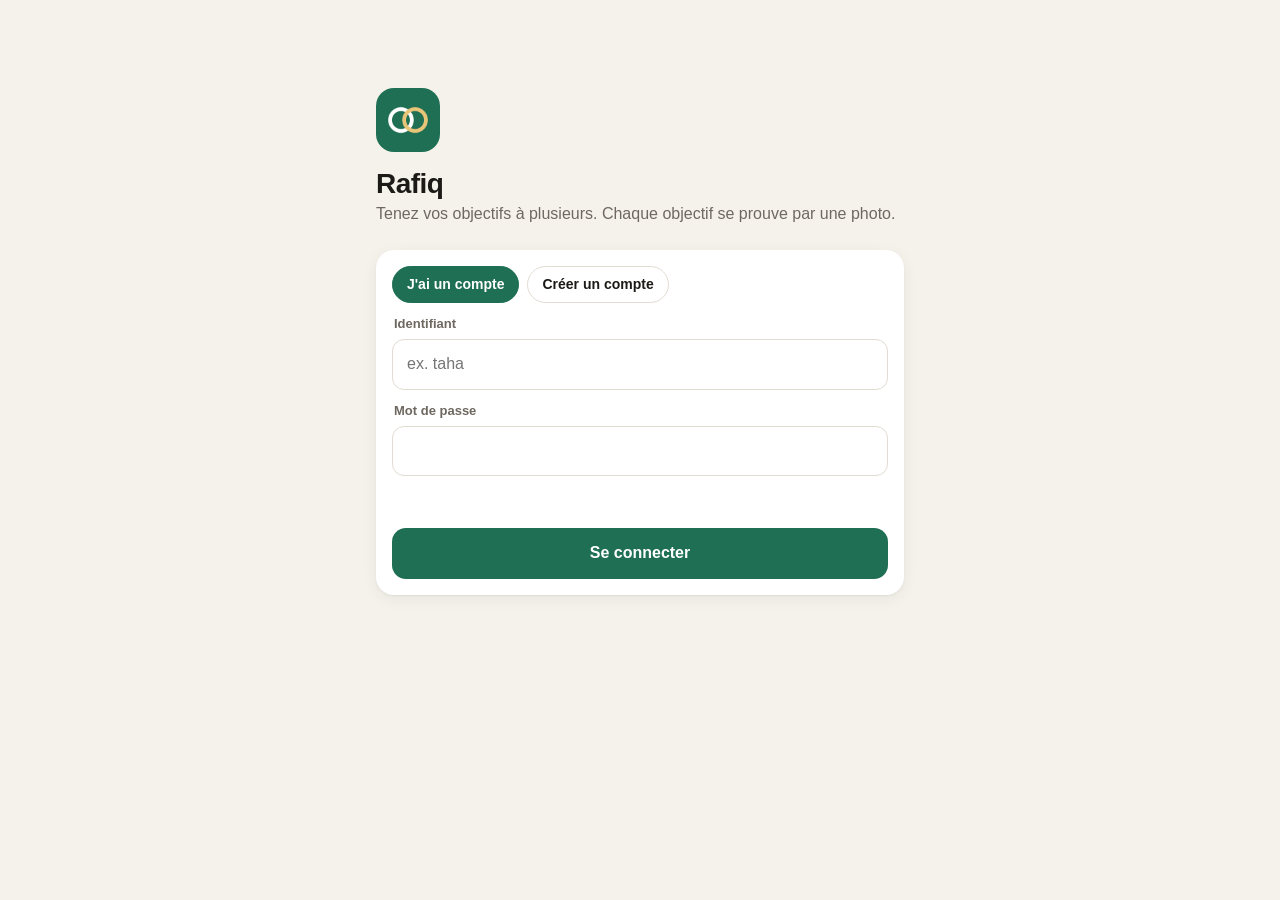
==== app/index.html @ 8603acce "Preuves : galerie par jour, grille par personne, visionneuse plein écran Co-Authored-By: Claude Opus" ====
<!doctype html>
<html lang="fr">
<head>
  <meta charset="utf-8">
  <meta name="viewport" content="width=device-width, initial-scale=1, viewport-fit=cover">
  <title>Rafiq</title>
  <meta name="description" content="Tenir ses objectifs à plusieurs, avec des preuves.">
  <meta name="theme-color" content="#1F6F54">
  <meta name="apple-mobile-web-app-capable" content="yes">
  <meta name="mobile-web-app-capable" content="yes">
  <meta name="apple-mobile-web-app-status-bar-style" content="default">
  <meta name="apple-mobile-web-app-title" content="Rafiq">
  <link rel="apple-touch-icon" href="icones/apple-180.png">
  <link rel="icon" href="icones/192.png">
  <link rel="manifest" href="manifest.webmanifest">
  <link rel="stylesheet" href="style.css?v=2">
</head>
<body>
  <div id="app"></div>
  <div id="toast" role="status" aria-live="polite"></div>
  <script src="config.js?v=1"></script>
  <script src="vendor/supabase.js"></script>
  <script src="vendor/adhan.js"></script>
  <script src="app.js?v=2"></script>
</body>
</html>
---- app/style.css ----
:root {
  --fond: #F5F2EC;
  --carte: #FFFFFF;
  --carte-2: #EFEBE3;
  --encre: #1C1A17;
  --doux: #6E6860;
  --trait: #E2DDD3;
  --vert: #1F6F54;
  --vert-clair: #DDEEE6;
  --or: #B9862A;
  --or-clair: #F6EBD3;
  --rouge: #B4442E;
  --rouge-clair: #F7E1DB;
  --bleu: #2F6DB5;
  --bleu-clair: #DEE8F5;
  --prune: #8A4FA3;
  --prune-clair: #EEE3F3;
  --ombre: 0 1px 2px rgba(28, 26, 23, .06), 0 4px 16px rgba(28, 26, 23, .06);
  --r: 18px;
  --haut: env(safe-area-inset-top, 0px);
  --bas: env(safe-area-inset-bottom, 0px);
  color-scheme: light;
}
@media (prefers-color-scheme: dark) {
  :root {
    --fond: #121311; --carte: #1C1E1B; --carte-2: #262925; --encre: #F1EFEA; --doux: #A19C93;
    --trait: #30332E; --vert: #4CB58C; --vert-clair: #1D3A2F; --or: #E0B45A; --or-clair: #3A2F18;
    --rouge: #E57A62; --rouge-clair: #3D211B; --bleu: #6FA6E8; --bleu-clair: #1C2B3D;
    --prune: #C08AD8; --prune-clair: #33223B; --ombre: none; color-scheme: dark;
  }
}

* { box-sizing: border-box; -webkit-tap-highlight-color: transparent; }
html, body { margin: 0; background: var(--fond); color: var(--encre); }
body {
  font: 16px/1.4 -apple-system, BlinkMacSystemFont, "SF Pro Text", "Segoe UI", Roboto, sans-serif;
  min-height: 100dvh; overscroll-behavior-y: none;
}
button, input, select, textarea { font: inherit; color: inherit; }
img { display: block; max-width: 100%; }
h1, h2, h3 { margin: 0; letter-spacing: -.02em; }
h1 { font-size: 28px; font-weight: 750; }
h2 { font-size: 20px; font-weight: 700; }
h3 { font-size: 13px; font-weight: 650; text-transform: uppercase; letter-spacing: .06em; color: var(--doux); }
.doux { color: var(--doux); }
.petit { font-size: 13px; }
.centre { text-align: center; }
.chiffre { font-variant-numeric: tabular-nums; }

/* ---------- Mise en page ---------- */
.page { padding: calc(var(--haut) + 16px) 16px calc(var(--bas) + 96px); max-width: 560px; margin: 0 auto; }
.page.sans-onglets { padding-bottom: calc(var(--bas) + 32px); }
.pile > * + * { margin-top: 12px; }
.pile-l > * + * { margin-top: 24px; }
.ligne { display: flex; align-items: center; gap: 12px; }
.ligne.entre { justify-content: space-between; }
.grille-2 { display: grid; grid-template-columns: 1fr 1fr; gap: 10px; }
.entete { display: flex; align-items: flex-end; justify-content: space-between; gap: 12px; margin-bottom: 18px; }
.entete .sous { font-size: 14px; color: var(--doux); margin-top: 2px; }

.carte { background: var(--carte); border-radius: var(--r); box-shadow: var(--ombre); padding: 16px; }
.carte.plate { box-shadow: none; background: var(--carte-2); }

/* ---------- Boutons ---------- */
.btn {
  appearance: none; border: 0; border-radius: 14px; padding: 14px 18px; font-weight: 650;
  background: var(--vert); color: #fff; width: 100%; cursor: pointer; display: inline-flex;
  align-items: center; justify-content: center; gap: 8px; min-height: 50px;
  transition: transform .12s ease, opacity .2s;
}
.btn:active { transform: scale(.98); }
.btn[disabled] { opacity: .5; }
.btn.second { background: var(--carte-2); color: var(--encre); }
.btn.danger { background: var(--rouge-clair); color: var(--rouge); }
.btn.petit { width: auto; min-height: 38px; padding: 8px 14px; font-size: 14px; border-radius: 12px; }
.btn.rond { width: 44px; height: 44px; min-height: 44px; padding: 0; border-radius: 50%; flex: none; }
.lien { background: none; border: 0; color: var(--vert); font-weight: 600; padding: 6px 0; cursor: pointer; }

/* ---------- Formulaires ---------- */
label.champ { display: block; }
label.champ > span { display: block; font-size: 13px; font-weight: 600; color: var(--doux); margin: 0 0 6px 2px; }
input, select, textarea {
  width: 100%; border: 1px solid var(--trait); background: var(--carte); border-radius: 12px;
  padding: 13px 14px; font-size: 16px; outline: none; min-height: 48px;
}
input:focus, select:focus, textarea:focus { border-color: var(--vert); box-shadow: 0 0 0 3px var(--vert-clair); }
input[type=time], input[type=date] { -webkit-appearance: none; min-width: 0; }
.grille-2 > *, .edit-obj .grille-3 > * { min-width: 0; }
.duel:has(> div:only-child) { grid-template-columns: 1fr; }
.erreur { color: var(--rouge); font-size: 14px; min-height: 1em; }

/* ---------- Onglets du bas ---------- */
.onglets {
  position: fixed; left: 0; right: 0; bottom: 0; z-index: 10;
  background: color-mix(in srgb, var(--carte) 88%, transparent);
  -webkit-backdrop-filter: saturate(1.6) blur(18px); backdrop-filter: saturate(1.6) blur(18px);
  border-top: 1px solid var(--trait); padding: 6px 8px calc(var(--bas) + 6px);
  display: grid; grid-template-columns: repeat(4, 1fr);
}
.onglets a {
  text-decoration: none; color: var(--doux); font-size: 11px; font-weight: 600;
  display: flex; flex-direction: column; align-items: center; gap: 2px; padding: 6px 0;
}
.onglets a svg { width: 26px; height: 26px; }
.onglets a.actif { color: var(--vert); }

/* ---------- Carte partenaire (remplace le widget) ---------- */
.partenaire { position: relative; border-radius: 22px; overflow: hidden; background: var(--carte-2); aspect-ratio: 4 / 5; box-shadow: var(--ombre); }
.partenaire img { width: 100%; height: 100%; object-fit: cover; }
.partenaire .voile { position: absolute; inset: auto 0 0 0; padding: 48px 16px 16px; color: #fff; background: linear-gradient(transparent, rgba(0,0,0,.72)); }
.partenaire .voile b { font-size: 20px; }
.partenaire .vide { position: absolute; inset: 0; display: grid; place-items: center; text-align: center; padding: 24px; color: var(--doux); }
.defile { display: flex; gap: 10px; overflow-x: auto; scroll-snap-type: x mandatory; margin-left: -16px; margin-right: -16px; padding: 0 16px; scrollbar-width: none; }
.defile::-webkit-scrollbar { display: none; }
.defile > * { scroll-snap-align: start; flex: 0 0 86%; }
.defile > *:only-child { flex-basis: 100%; }

/* ---------- Scores ---------- */
.duel { display: grid; grid-template-columns: 1fr auto 1fr; align-items: center; gap: 8px; }
.duel .qui { font-size: 13px; color: var(--doux); font-weight: 600; }
.duel .pts { font-size: 34px; font-weight: 750; letter-spacing: -.03em; }
.duel .vs { font-size: 13px; color: var(--doux); }
.barre { height: 8px; border-radius: 99px; background: var(--carte-2); overflow: hidden; display: flex; }
.barre i { display: block; height: 100%; background: var(--vert); }
.barre i + i { background: var(--or); }

/* ---------- Horaires de prière ---------- */
.prieres { display: grid; grid-template-columns: repeat(5, 1fr); gap: 6px; }
.prieres div { text-align: center; padding: 8px 2px; border-radius: 12px; background: var(--carte-2); }
.prieres div b { display: block; font-size: 15px; font-variant-numeric: tabular-nums; }
.prieres div span { font-size: 11px; color: var(--doux); font-weight: 600; }
.prieres div.maintenant { background: var(--vert); color: #fff; }
.prieres div.maintenant span { color: rgba(255,255,255,.8); }

/* ---------- Objectifs ---------- */
.objectif { display: flex; align-items: center; gap: 12px; padding: 12px 0; }
.objectif + .objectif { border-top: 1px solid var(--trait); }
.objectif .emoji { width: 42px; height: 42px; border-radius: 12px; background: var(--carte-2); display: grid; place-items: center; font-size: 21px; flex: none; }
.objectif .txt { flex: 1; min-width: 0; }
.objectif .txt b { display: block; font-weight: 620; }
.objectif .txt small { color: var(--doux); font-size: 13px; }
.badge { font-size: 12px; font-weight: 700; padding: 4px 9px; border-radius: 99px; white-space: nowrap; }
.badge.ok { background: var(--vert-clair); color: var(--vert); }
.badge.retard { background: var(--or-clair); color: var(--or); }
.badge.refus { background: var(--rouge-clair); color: var(--rouge); }
.badge.neutre { background: var(--carte-2); color: var(--doux); }
.objectif.fait .emoji { background: var(--vert-clair); }

.mini-suivi { display: flex; flex-wrap: wrap; gap: 6px; }
.mini-suivi span { font-size: 18px; width: 34px; height: 34px; border-radius: 10px; display: grid; place-items: center; background: var(--carte-2); filter: grayscale(1); opacity: .45; }
.mini-suivi span.ok { filter: none; opacity: 1; background: var(--vert-clair); }
.mini-suivi span.retard { filter: none; opacity: 1; background: var(--or-clair); }

/* ---------- Fil ---------- */
.post { background: var(--carte); border-radius: var(--r); overflow: hidden; box-shadow: var(--ombre); }
.post .tete { padding: 12px 14px; display: flex; align-items: center; gap: 10px; }
.post .tete .av { width: 34px; height: 34px; border-radius: 50%; background: var(--vert-clair); color: var(--vert); display: grid; place-items: center; font-weight: 750; flex: none; }
.post img { width: 100%; aspect-ratio: 4/5; object-fit: cover; background: var(--carte-2); }
.post.refusee img { filter: grayscale(1) brightness(.7); }
.post .pied { padding: 10px 14px 14px; display: flex; justify-content: space-between; align-items: center; gap: 8px; }
.post.surligne { outline: 3px solid var(--vert); }

/* ---------- Caméra ---------- */
.camera { position: fixed; inset: 0; z-index: 50; background: #000; color: #fff; display: flex; flex-direction: column; }
.camera .vue { position: relative; flex: 1; overflow: hidden; }
.camera video, .camera canvas.apercu { position: absolute; inset: 0; width: 100%; height: 100%; object-fit: cover; }
.camera canvas.apercu { object-fit: contain; background: #000; }
.camera .haut { position: absolute; top: 0; left: 0; right: 0; padding: calc(var(--haut) + 12px) 16px 12px; display: flex; justify-content: space-between; align-items: center; z-index: 2; background: linear-gradient(rgba(0,0,0,.5), transparent); }
.camera .tampon-vif { position: absolute; left: 0; right: 0; bottom: 0; padding: 20px; z-index: 2; pointer-events: none; text-shadow: 0 2px 10px rgba(0,0,0,.6); }
.camera .tampon-vif .h { font-size: 64px; font-weight: 800; letter-spacing: -.04em; line-height: 1; font-variant-numeric: tabular-nums; }
.camera .bas { padding: 18px 24px calc(var(--bas) + 22px); display: flex; align-items: center; justify-content: space-between; gap: 16px; }
.camera .declencheur { width: 76px; height: 76px; border-radius: 50%; border: 5px solid #fff; background: rgba(255,255,255,.25); cursor: pointer; }
.camera .declencheur:active { background: #fff; }
.camera .cercle { width: 48px; height: 48px; border-radius: 50%; border: 0; background: rgba(255,255,255,.18); color: #fff; display: grid; place-items: center; cursor: pointer; }
.camera .cercle svg { width: 24px; height: 24px; }
.camera .btn { min-height: 54px; }

/* ---------- Divers ---------- */
#toast {
  position: fixed; left: 16px; right: 16px; bottom: calc(var(--bas) + 92px); z-index: 99; margin: 0 auto; max-width: 480px;
  background: var(--encre); color: var(--fond); padding: 13px 16px; border-radius: 14px; font-weight: 600; font-size: 15px;
  opacity: 0; transform: translateY(10px); transition: .25s; pointer-events: none; text-align: center;
}
#toast.vu { opacity: 1; transform: none; }
.logo { width: 64px; height: 64px; border-radius: 18px; }
.chip { display: inline-flex; align-items: center; gap: 6px; padding: 6px 11px; border-radius: 99px; background: var(--carte-2); font-size: 13px; font-weight: 600; }
.code { font-size: 34px; font-weight: 800; letter-spacing: .18em; font-variant-numeric: tabular-nums; }
.enjeu { background: linear-gradient(135deg, var(--or-clair), var(--carte)); }
.sep { height: 1px; background: var(--trait); margin: 4px 0; }
.choix { display: flex; gap: 8px; flex-wrap: wrap; }
.choix button { border: 1px solid var(--trait); background: var(--carte); border-radius: 99px; padding: 8px 14px; font-size: 14px; font-weight: 600; cursor: pointer; }
.choix button.on { background: var(--vert); color: #fff; border-color: var(--vert); }
.tableau { width: 100%; border-collapse: collapse; font-size: 14px; font-variant-numeric: tabular-nums; }
.tableau th, .tableau td { padding: 8px 4px; text-align: center; border-bottom: 1px solid var(--trait); }
.tableau th:first-child, .tableau td:first-child { text-align: left; }
.chargement { display: grid; place-items: center; min-height: 60dvh; color: var(--doux); }
.edit-obj { border: 1px solid var(--trait); border-radius: 14px; padding: 12px; }
.edit-obj .grille-3 { display: grid; grid-template-columns: 1fr 1fr; gap: 8px; margin-top: 8px; }


/* ---------- Preuves : galerie par jour ---------- */
@property --p { syntax: "<number>"; inherits: true; initial-value: 0; }
.t-vert { --c: var(--vert); --c2: var(--vert-clair); }
.t-or { --c: var(--or); --c2: var(--or-clair); }
.t-bleu { --c: var(--bleu); --c2: var(--bleu-clair); }
.t-prune { --c: var(--prune); --c2: var(--prune-clair); }
html.fige, html.fige body { overflow: hidden; }

.frise-zone {
  position: sticky; top: 0; z-index: 5; margin: 6px -16px 0; padding: calc(var(--haut) + 8px) 0 8px;
  background: color-mix(in srgb, var(--fond) 84%, transparent);
  -webkit-backdrop-filter: saturate(1.6) blur(16px); backdrop-filter: saturate(1.6) blur(16px);
}
.frise {
  position: relative; display: flex; gap: 4px; overflow-x: auto; padding: 2px 16px; scrollbar-width: none;
  -webkit-mask-image: linear-gradient(90deg, transparent, #000 18px, #000 calc(100% - 18px), transparent);
  mask-image: linear-gradient(90deg, transparent, #000 18px, #000 calc(100% - 18px), transparent);
}
.frise::-webkit-scrollbar { display: none; }
.jour-f {
  flex: none; appearance: none; border: 0; background: transparent; color: var(--encre); cursor: pointer;
  width: 50px; padding: 7px 0 8px; border-radius: 18px; display: flex; flex-direction: column; align-items: center; gap: 5px;
  transition: background .25s, color .25s, transform .15s;
}
.jour-f:active { transform: scale(.93); }
.jour-f .js { font-size: 11px; font-weight: 700; text-transform: uppercase; letter-spacing: .04em; color: var(--doux); }
.jour-f .anneau {
  position: relative; width: 36px; height: 36px; border-radius: 50%; display: grid; place-items: center;
  background: conic-gradient(var(--vert) calc(var(--p) * 1%), var(--trait) 0);
}
.jour-f .anneau::before { content: ""; position: absolute; inset: 3px; border-radius: 50%; background: var(--fond); transition: background .25s; }
.jour-f .anneau b { position: relative; font-size: 15px; font-variant-numeric: tabular-nums; }
.jour-f.on { background: var(--encre); color: var(--fond); }
.jour-f.on .js { color: color-mix(in srgb, var(--fond) 70%, transparent); }
.jour-f.on .anneau { background: conic-gradient(var(--vert) calc(var(--p) * 1%), color-mix(in srgb, var(--fond) 22%, transparent) 0); }
.jour-f.on .anneau::before { background: var(--encre); }

.jour-titre { display: flex; align-items: center; gap: 12px; margin-top: 14px; }
.jour-titre > div { flex: 1; text-align: center; }
.jour-titre h2 { font-size: 26px; font-weight: 780; }
.jour-titre .btn.rond { font-size: 24px; line-height: 1; padding-bottom: 3px; }
.jour-titre .btn[disabled] { opacity: .25; }

.mur { margin-top: 26px; }
.mur-tete { display: flex; align-items: center; gap: 12px; margin-bottom: 10px; }
.mur-tete .av { width: 40px; height: 40px; border-radius: 14px; background: var(--c2); color: var(--c); display: grid; place-items: center; font-weight: 800; font-size: 17px; flex: none; }
.mur-tete .txt { flex: 1; min-width: 0; }
.mur-tete b { display: block; font-size: 17px; }
.mur-tete small { color: var(--doux); font-size: 13px; font-variant-numeric: tabular-nums; }
.anneau-m {
  position: relative; width: 46px; height: 46px; border-radius: 50%; flex: none; display: grid; place-items: center;
  background: conic-gradient(var(--c) calc(var(--p) * 1%), var(--carte-2) 0);
}
.anneau-m::before { content: ""; position: absolute; inset: 4px; border-radius: 50%; background: var(--fond); }
.anneau-m span { position: relative; font-size: 11px; font-weight: 800; font-variant-numeric: tabular-nums; }
.anneau-m.apparait { animation: remplir .9s cubic-bezier(.2,.8,.2,1) both; }
@keyframes remplir { from { --p: 0; } }

.grille-p { display: grid; grid-template-columns: repeat(3, 1fr); gap: 6px; }
.tuile {
  position: relative; display: block; width: 100%; aspect-ratio: 4 / 5; padding: 0; border: 0; border-radius: 14px;
  overflow: hidden; background: var(--carte-2); cursor: zoom-in; color: #fff; transition: transform .15s;
}
.tuile:active { transform: scale(.96); }
.tuile:focus-visible { outline: 3px solid var(--c); outline-offset: 2px; }
.tuile img { width: 100%; height: 100%; object-fit: cover; opacity: 0; transform: scale(1.06); transition: opacity .4s, transform .6s cubic-bezier(.2,.8,.2,1); }
.tuile img.ok { opacity: 1; transform: none; }
.tuile.refusee img { filter: grayscale(1) brightness(.55); }
.tag-e {
  position: absolute; top: 6px; left: 6px; width: 24px; height: 24px; border-radius: 8px; display: grid; place-items: center; font-size: 13px;
  background: rgba(0,0,0,.3); -webkit-backdrop-filter: blur(8px); backdrop-filter: blur(8px);
}
.tag-h {
  position: absolute; top: 6px; right: 6px; padding: 3px 7px; border-radius: 99px;
  font-size: 11px; font-weight: 700; font-variant-numeric: tabular-nums; letter-spacing: .01em;
  background: rgba(0,0,0,.36); -webkit-backdrop-filter: blur(10px) saturate(1.4); backdrop-filter: blur(10px) saturate(1.4);
}
.tag-s {
  position: absolute; left: 6px; bottom: 6px; padding: 3px 8px; border-radius: 99px; white-space: nowrap;
  font-size: 10.5px; font-weight: 800; letter-spacing: .01em; box-shadow: 0 2px 8px rgba(0,0,0,.25);
}
.tag-s.ok { background: #4CD49A; color: #07301F; }
.tag-s.retard { background: #F2BE4E; color: #3A2A06; }
.tag-s.neutre { background: rgba(255,255,255,.85); color: #3A3833; }
.tampon {
  position: absolute; top: 50%; left: 50%; transform: translate(-50%, -50%) rotate(-10deg);
  border: 2px solid #FF7A62; color: #FF7A62; border-radius: 6px; padding: 2px 7px;
  font-size: 11px; font-weight: 850; text-transform: uppercase; letter-spacing: .1em;
}
.tuile.vide {
  cursor: default; background: transparent; border: 1.5px dashed var(--trait); color: var(--doux);
  display: flex; flex-direction: column; align-items: center; justify-content: center; gap: 4px; padding: 8px; text-align: center;
}
.tuile.vide:active { transform: none; }
.tuile.vide .e { font-size: 22px; filter: grayscale(1); opacity: .45; }
.tuile.vide small { font-size: 11px; font-weight: 650; line-height: 1.2; display: -webkit-box; -webkit-line-clamp: 2; -webkit-box-orient: vertical; overflow: hidden; }
.tuile.vide em { font-style: normal; font-size: 10px; font-weight: 800; text-transform: uppercase; letter-spacing: .07em; opacity: .7; }
.tuile.vide.rate em { color: var(--rouge); opacity: .85; }
.apparait { animation: apparait .5s cubic-bezier(.2,.8,.2,1) both; animation-delay: calc(var(--i, 0) * 40ms); }
@keyframes apparait { from { opacity: 0; transform: translateY(12px) scale(.94); } }

/* ---------- Visionneuse ---------- */
.visio { position: fixed; inset: 0; z-index: 60; color: #fff; overscroll-behavior: contain; touch-action: none; --chrome: 1; }
.visio-fond { position: absolute; inset: 0; background: #0B0B0A; animation: fondu .3s ease both; }
.visio-ambiance {
  position: absolute; inset: -12%; background: center / cover no-repeat; opacity: .55;
  filter: blur(48px) saturate(1.5) brightness(.5); animation: fondu .5s ease both; transition: background-image .4s;
}
.visio-piste {
  position: absolute; inset: 0; display: flex; overflow-x: auto; overflow-y: hidden; scroll-snap-type: x mandatory;
  scrollbar-width: none; touch-action: pan-x; overscroll-behavior: contain;
}
.visio-piste::-webkit-scrollbar { display: none; }
.visio-diapo { flex: 0 0 100%; margin: 0; display: grid; place-items: center; scroll-snap-align: center; scroll-snap-stop: always; padding: calc(var(--haut) + 70px) 0 calc(var(--bas) + 140px); }
.visio-diapo img {
  width: min(calc(100vw - 20px), calc((100dvh - var(--haut) - var(--bas) - 220px) * .8)); aspect-ratio: 4 / 5; object-fit: cover;
  border-radius: 18px; box-shadow: 0 24px 70px rgba(0,0,0,.55); user-select: none; -webkit-user-select: none; -webkit-user-drag: none; will-change: transform;
}
.visio-haut, .visio-bas { position: absolute; left: 0; right: 0; z-index: 2; opacity: var(--chrome); }
.visio-haut > *, .visio-bas > * { animation: monte .4s .12s cubic-bezier(.2,.8,.2,1) both; }
.visio-haut { top: 0; padding: calc(var(--haut) + 10px) 14px 28px; background: linear-gradient(rgba(0,0,0,.55), transparent); }
.visio-barres { display: flex; gap: 4px; margin-bottom: 12px; }
.visio-barres i { flex: 1; height: 3px; border-radius: 3px; background: rgba(255,255,255,.25); transition: background .25s; }
.visio-barres i.vu { background: rgba(255,255,255,.6); }
.visio-barres i.on { background: #fff; }
.visio-haut .ligne { gap: 10px; }
.visio-haut .av { width: 38px; height: 38px; border-radius: 13px; background: var(--c); color: #fff; display: grid; place-items: center; font-weight: 800; flex: none; }
.visio-haut .txt { flex: 1; min-width: 0; }
.visio-haut .txt b { display: block; }
.visio-haut .txt small { display: block; color: rgba(255,255,255,.75); font-size: 13px; white-space: nowrap; overflow: hidden; text-overflow: ellipsis; }
.visio-compte { font-size: 13px; font-weight: 700; color: rgba(255,255,255,.7); }
.visio .cercle {
  width: 40px; height: 40px; border-radius: 50%; border: 0; color: #fff; cursor: pointer; display: grid; place-items: center; flex: none;
  background: rgba(255,255,255,.16); -webkit-backdrop-filter: blur(12px); backdrop-filter: blur(12px);
}
.visio .cercle svg { width: 20px; height: 20px; }
.visio-bas { bottom: 0; padding: 44px 18px calc(var(--bas) + 18px); background: linear-gradient(transparent, rgba(0,0,0,.7)); }
.visio-heure { font-size: 46px; font-weight: 800; letter-spacing: -.04em; line-height: 1; font-variant-numeric: tabular-nums; }
.visio-bas .doux-b { color: rgba(255,255,255,.72); font-size: 14px; margin-top: 4px; }
.visio-bas .ligne { margin-top: 12px; gap: 8px; }
.visio-bas .badge { font-size: 13px; padding: 6px 11px; }
.visio-motif { margin: 10px 0 0; font-size: 14px; color: rgba(255,255,255,.85); }
.visio-nav { display: none; }
@media (hover: hover) and (pointer: fine) {
  .visio-nav {
    display: grid; place-items: center; position: absolute; top: 50%; z-index: 3; width: 48px; height: 48px; margin-top: -24px;
    border: 0; border-radius: 50%; background: rgba(255,255,255,.14); color: #fff; font-size: 28px; cursor: pointer;
    -webkit-backdrop-filter: blur(12px); backdrop-filter: blur(12px); transition: background .2s, opacity .2s;
  }
  .visio-nav:hover { background: rgba(255,255,255,.26); }
  .visio-nav[disabled] { opacity: 0; pointer-events: none; }
  .visio-nav.prec { left: 18px; } .visio-nav.suiv { right: 18px; }
}
.visio.sort .visio-fond, .visio.sort .visio-ambiance, .visio.sort .visio-haut, .visio.sort .visio-bas, .visio.sort .visio-nav { animation: disparait .26s ease forwards; }
@keyframes fondu { from { opacity: 0; } }
@keyframes disparait { to { opacity: 0; } }
@keyframes monte { from { opacity: 0; transform: translateY(8px); } }

@media (prefers-reduced-motion: reduce) {
  *, *::before, *::after { transition: none !important; animation: none !important; }
}
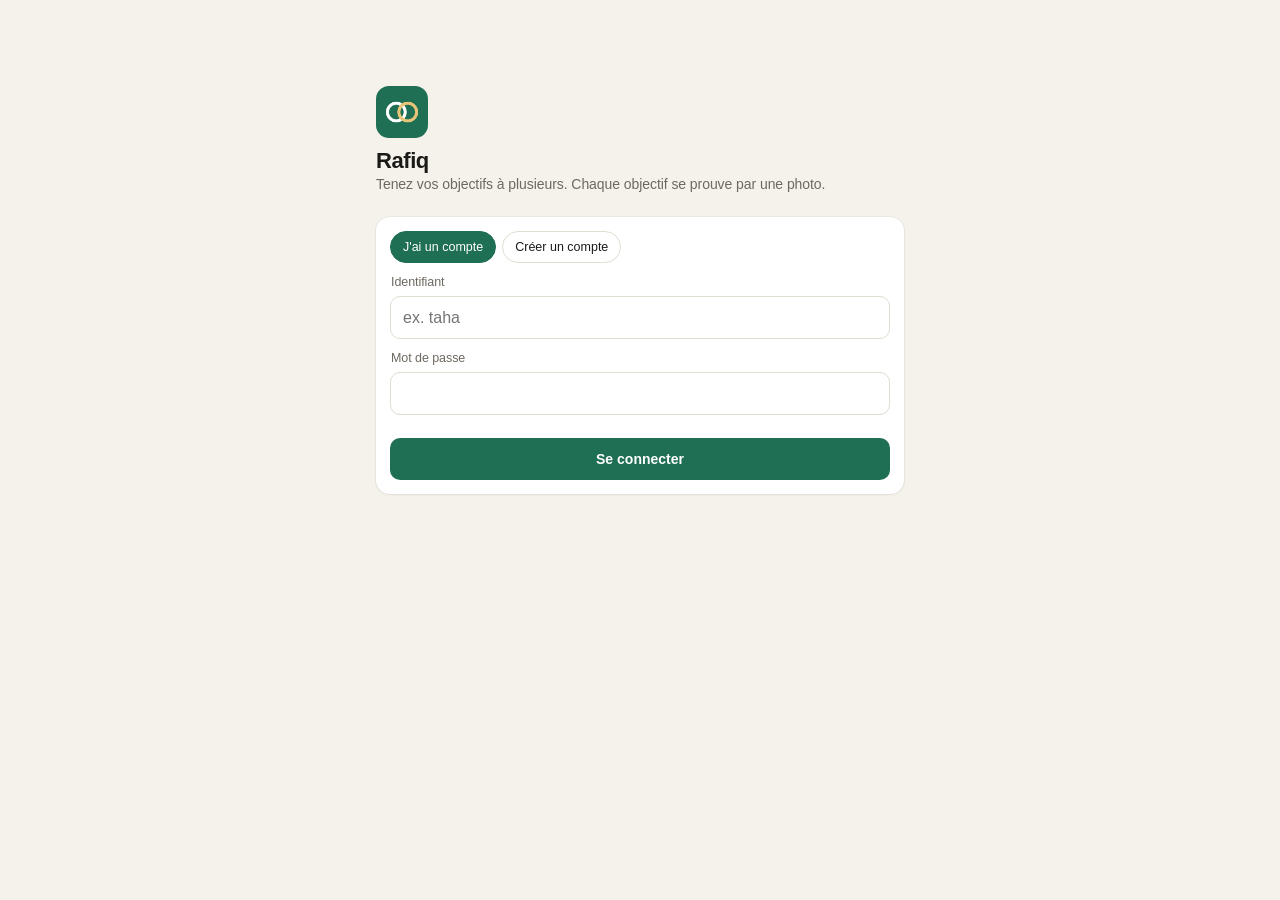
==== commit d2e77f7d: "Style plus fin et homogène : une seule échelle de tailles, d'arrondis et d'espacements Textes plus p" ====
--- a/app/index.html
+++ b/app/index.html
@@ -13,7 +13,7 @@
   <link rel="apple-touch-icon" href="icones/apple-180.png">
   <link rel="icon" href="icones/192.png">
   <link rel="manifest" href="manifest.webmanifest">
-  <link rel="stylesheet" href="style.css?v=2">
+  <link rel="stylesheet" href="style.css?v=7">
 </head>
 <body>
   <div id="app"></div>
@@ -21,6 +21,6 @@
   <script src="config.js?v=1"></script>
   <script src="vendor/supabase.js"></script>
   <script src="vendor/adhan.js"></script>
-  <script src="app.js?v=2"></script>
+  <script src="app.js?v=7"></script>
 </body>
 </html>
--- a/app/style.css
+++ b/app/style.css
@@ -15,8 +15,11 @@
   --bleu-clair: #DEE8F5;
   --prune: #8A4FA3;
   --prune-clair: #EEE3F3;
-  --ombre: 0 1px 2px rgba(28, 26, 23, .06), 0 4px 16px rgba(28, 26, 23, .06);
-  --r: 18px;
+  --ombre: 0 0 0 1px rgba(28, 26, 23, .045), 0 1px 3px rgba(28, 26, 23, .05);
+  /* Échelle unique : tailles de texte, arrondis, espacements */
+  --t-xs: 11px; --t-s: 12.5px; --t-m: 14px; --t-l: 16px; --t-xl: 22px;
+  --r: 14px; --r-m: 10px; --r-s: 8px;
+  --h-ctrl: 42px;
   --haut: env(safe-area-inset-top, 0px);
   --bas: env(safe-area-inset-bottom, 0px);
   color-scheme: light;
@@ -26,139 +29,147 @@
     --fond: #121311; --carte: #1C1E1B; --carte-2: #262925; --encre: #F1EFEA; --doux: #A19C93;
     --trait: #30332E; --vert: #4CB58C; --vert-clair: #1D3A2F; --or: #E0B45A; --or-clair: #3A2F18;
     --rouge: #E57A62; --rouge-clair: #3D211B; --bleu: #6FA6E8; --bleu-clair: #1C2B3D;
-    --prune: #C08AD8; --prune-clair: #33223B; --ombre: none; color-scheme: dark;
+    --prune: #C08AD8; --prune-clair: #33223B; --ombre: 0 0 0 1px rgba(255,255,255,.05); color-scheme: dark;
   }
 }
 
 * { box-sizing: border-box; -webkit-tap-highlight-color: transparent; }
 html, body { margin: 0; background: var(--fond); color: var(--encre); }
 body {
-  font: 16px/1.4 -apple-system, BlinkMacSystemFont, "SF Pro Text", "Segoe UI", Roboto, sans-serif;
-  min-height: 100dvh; overscroll-behavior-y: none;
+  font: 14px/1.45 -apple-system, BlinkMacSystemFont, "SF Pro Text", "Segoe UI", Roboto, sans-serif;
+  min-height: 100dvh; overscroll-behavior-y: none; letter-spacing: -.005em;
+  -webkit-font-smoothing: antialiased; -moz-osx-font-smoothing: grayscale;
 }
 button, input, select, textarea { font: inherit; color: inherit; }
 img { display: block; max-width: 100%; }
 h1, h2, h3 { margin: 0; letter-spacing: -.02em; }
-h1 { font-size: 28px; font-weight: 750; }
-h2 { font-size: 20px; font-weight: 700; }
-h3 { font-size: 13px; font-weight: 650; text-transform: uppercase; letter-spacing: .06em; color: var(--doux); }
+h1 { font-size: var(--t-xl); font-weight: 700; line-height: 1.2; }
+h2 { font-size: var(--t-l); font-weight: 650; }
+h3 { font-size: var(--t-xs); font-weight: 600; text-transform: uppercase; letter-spacing: .08em; color: var(--doux); }
+b, strong { font-weight: 600; }
 .doux { color: var(--doux); }
-.petit { font-size: 13px; }
+.petit { font-size: var(--t-s); }
 .centre { text-align: center; }
 .chiffre { font-variant-numeric: tabular-nums; }
 
 /* ---------- Mise en page ---------- */
-.page { padding: calc(var(--haut) + 16px) 16px calc(var(--bas) + 96px); max-width: 560px; margin: 0 auto; }
+.page { padding: calc(var(--haut) + 14px) 16px calc(var(--bas) + 84px); max-width: 560px; margin: 0 auto; }
 .page.sans-onglets { padding-bottom: calc(var(--bas) + 32px); }
-.pile > * + * { margin-top: 12px; }
-.pile-l > * + * { margin-top: 24px; }
-.ligne { display: flex; align-items: center; gap: 12px; }
+.pile > * + * { margin-top: 10px; }
+.pile-l > * + * { margin-top: 22px; }
+.ligne { display: flex; align-items: center; gap: 10px; }
 .ligne.entre { justify-content: space-between; }
-.grille-2 { display: grid; grid-template-columns: 1fr 1fr; gap: 10px; }
-.entete { display: flex; align-items: flex-end; justify-content: space-between; gap: 12px; margin-bottom: 18px; }
-.entete .sous { font-size: 14px; color: var(--doux); margin-top: 2px; }
-
-.carte { background: var(--carte); border-radius: var(--r); box-shadow: var(--ombre); padding: 16px; }
+.grille-2 { display: grid; grid-template-columns: 1fr 1fr; gap: 8px; }
+.entete { display: flex; align-items: flex-end; justify-content: space-between; gap: 12px; margin-bottom: 14px; }
+.entete .lien { font-size: var(--t-s); padding: 2px 0 6px; display: inline-block; text-decoration: none; }
+.entete .sous { font-size: var(--t-s); color: var(--doux); margin-top: 3px; }
+
+.carte { background: var(--carte); border-radius: var(--r); box-shadow: var(--ombre); padding: 14px; }
 .carte.plate { box-shadow: none; background: var(--carte-2); }
 
 /* ---------- Boutons ---------- */
 .btn {
-  appearance: none; border: 0; border-radius: 14px; padding: 14px 18px; font-weight: 650;
+  appearance: none; border: 0; border-radius: var(--r-m); padding: 10px 16px; font-weight: 600; font-size: var(--t-m);
   background: var(--vert); color: #fff; width: 100%; cursor: pointer; display: inline-flex;
-  align-items: center; justify-content: center; gap: 8px; min-height: 50px;
+  align-items: center; justify-content: center; gap: 6px; min-height: var(--h-ctrl);
   transition: transform .12s ease, opacity .2s;
 }
 .btn:active { transform: scale(.98); }
 .btn[disabled] { opacity: .5; }
 .btn.second { background: var(--carte-2); color: var(--encre); }
 .btn.danger { background: var(--rouge-clair); color: var(--rouge); }
-.btn.petit { width: auto; min-height: 38px; padding: 8px 14px; font-size: 14px; border-radius: 12px; }
-.btn.rond { width: 44px; height: 44px; min-height: 44px; padding: 0; border-radius: 50%; flex: none; }
-.lien { background: none; border: 0; color: var(--vert); font-weight: 600; padding: 6px 0; cursor: pointer; }
+.btn.petit { width: auto; min-height: 32px; padding: 6px 12px; font-size: var(--t-s); border-radius: var(--r-s); }
+.btn svg { width: 16px; height: 16px; }
+.btn.rond { width: 36px; height: 36px; min-height: 36px; padding: 0; border-radius: 50%; flex: none; }
+.lien { background: none; border: 0; color: var(--vert); font-weight: 600; font-size: var(--t-s); padding: 4px 0; cursor: pointer; }
 
 /* ---------- Formulaires ---------- */
 label.champ { display: block; }
-label.champ > span { display: block; font-size: 13px; font-weight: 600; color: var(--doux); margin: 0 0 6px 2px; }
+label.champ > span { display: block; font-size: var(--t-s); font-weight: 500; color: var(--doux); margin: 0 0 5px 1px; }
 input, select, textarea {
-  width: 100%; border: 1px solid var(--trait); background: var(--carte); border-radius: 12px;
-  padding: 13px 14px; font-size: 16px; outline: none; min-height: 48px;
+  width: 100%; border: 1px solid var(--trait); background: var(--carte); border-radius: var(--r-m);
+  padding: 9px 12px; font-size: 16px; outline: none; min-height: var(--h-ctrl);
 }
 input:focus, select:focus, textarea:focus { border-color: var(--vert); box-shadow: 0 0 0 3px var(--vert-clair); }
 input[type=time], input[type=date] { -webkit-appearance: none; min-width: 0; }
 .grille-2 > *, .edit-obj .grille-3 > * { min-width: 0; }
 .duel:has(> div:only-child) { grid-template-columns: 1fr; }
-.erreur { color: var(--rouge); font-size: 14px; min-height: 1em; }
+.erreur { color: var(--rouge); font-size: var(--t-s); min-height: 1em; margin: 0; }
 
 /* ---------- Onglets du bas ---------- */
 .onglets {
   position: fixed; left: 0; right: 0; bottom: 0; z-index: 10;
   background: color-mix(in srgb, var(--carte) 88%, transparent);
   -webkit-backdrop-filter: saturate(1.6) blur(18px); backdrop-filter: saturate(1.6) blur(18px);
-  border-top: 1px solid var(--trait); padding: 6px 8px calc(var(--bas) + 6px);
+  border-top: 1px solid var(--trait); padding: 4px 8px calc(var(--bas) + 4px);
   display: grid; grid-template-columns: repeat(4, 1fr);
 }
 .onglets a {
-  text-decoration: none; color: var(--doux); font-size: 11px; font-weight: 600;
+  text-decoration: none; color: var(--doux); font-size: 10px; font-weight: 500; letter-spacing: .01em;
   display: flex; flex-direction: column; align-items: center; gap: 2px; padding: 6px 0;
 }
-.onglets a svg { width: 26px; height: 26px; }
+.onglets a svg { width: 21px; height: 21px; stroke-width: 1.8; }
 .onglets a.actif { color: var(--vert); }
 
 /* ---------- Carte partenaire (remplace le widget) ---------- */
-.partenaire { position: relative; border-radius: 22px; overflow: hidden; background: var(--carte-2); aspect-ratio: 4 / 5; box-shadow: var(--ombre); }
+.partenaire { position: relative; border-radius: var(--r); overflow: hidden; background: var(--carte-2); aspect-ratio: 4 / 5; box-shadow: var(--ombre); }
 .partenaire img { width: 100%; height: 100%; object-fit: cover; }
 .partenaire .voile { position: absolute; inset: auto 0 0 0; padding: 48px 16px 16px; color: #fff; background: linear-gradient(transparent, rgba(0,0,0,.72)); }
-.partenaire .voile b { font-size: 20px; }
-.partenaire .vide { position: absolute; inset: 0; display: grid; place-items: center; text-align: center; padding: 24px; color: var(--doux); }
-.defile { display: flex; gap: 10px; overflow-x: auto; scroll-snap-type: x mandatory; margin-left: -16px; margin-right: -16px; padding: 0 16px; scrollbar-width: none; }
+.partenaire .voile b { font-size: var(--t-l); }
+.partenaire .vide { position: absolute; inset: 0; display: grid; place-items: center; text-align: center; padding: 16px; color: var(--doux); font-size: var(--t-s); }
+.defile { display: flex; gap: 8px; overflow-x: auto; scroll-snap-type: x mandatory; margin-left: -16px; margin-right: -16px; padding: 0 16px; scrollbar-width: none; }
 .defile::-webkit-scrollbar { display: none; }
-.defile > * { scroll-snap-align: start; flex: 0 0 86%; }
-.defile > *:only-child { flex-basis: 100%; }
+.defile > * { scroll-snap-align: start; flex: 0 0 58%; }
+.defile > *:only-child { flex-basis: 72%; }
 
 /* ---------- Scores ---------- */
 .duel { display: grid; grid-template-columns: 1fr auto 1fr; align-items: center; gap: 8px; }
-.duel .qui { font-size: 13px; color: var(--doux); font-weight: 600; }
-.duel .pts { font-size: 34px; font-weight: 750; letter-spacing: -.03em; }
-.duel .vs { font-size: 13px; color: var(--doux); }
-.barre { height: 8px; border-radius: 99px; background: var(--carte-2); overflow: hidden; display: flex; }
+.duel .qui { font-size: var(--t-s); color: var(--doux); font-weight: 500; }
+.duel .pts { font-size: 28px; font-weight: 650; letter-spacing: -.03em; line-height: 1.15; }
+.podium { display: grid; gap: 2px; }
+.podium > div { padding: 7px 10px; border-radius: var(--r-s); }
+.podium > .moi { background: var(--vert-clair); }
+.duel .vs { font-size: var(--t-s); color: var(--doux); }
+.barre { height: 5px; border-radius: 99px; background: var(--carte-2); overflow: hidden; display: flex; }
 .barre i { display: block; height: 100%; background: var(--vert); }
 .barre i + i { background: var(--or); }
 
 /* ---------- Horaires de prière ---------- */
-.prieres { display: grid; grid-template-columns: repeat(5, 1fr); gap: 6px; }
-.prieres div { text-align: center; padding: 8px 2px; border-radius: 12px; background: var(--carte-2); }
-.prieres div b { display: block; font-size: 15px; font-variant-numeric: tabular-nums; }
-.prieres div span { font-size: 11px; color: var(--doux); font-weight: 600; }
+.prieres { display: grid; grid-template-columns: repeat(5, 1fr); gap: 4px; }
+.prieres div { text-align: center; padding: 7px 2px; border-radius: var(--r-m); background: var(--carte-2); }
+.prieres div b { display: block; font-size: var(--t-m); font-variant-numeric: tabular-nums; }
+.prieres div span { font-size: var(--t-xs); color: var(--doux); font-weight: 500; }
 .prieres div.maintenant { background: var(--vert); color: #fff; }
 .prieres div.maintenant span { color: rgba(255,255,255,.8); }
 
 /* ---------- Objectifs ---------- */
-.objectif { display: flex; align-items: center; gap: 12px; padding: 12px 0; }
+.objectif { display: flex; align-items: center; gap: 10px; padding: 9px 0; }
 .objectif + .objectif { border-top: 1px solid var(--trait); }
-.objectif .emoji { width: 42px; height: 42px; border-radius: 12px; background: var(--carte-2); display: grid; place-items: center; font-size: 21px; flex: none; }
+.objectif .emoji { width: 34px; height: 34px; border-radius: var(--r-s); background: var(--carte-2); display: grid; place-items: center; font-size: 17px; flex: none; }
 .objectif .txt { flex: 1; min-width: 0; }
-.objectif .txt b { display: block; font-weight: 620; }
-.objectif .txt small { color: var(--doux); font-size: 13px; }
-.badge { font-size: 12px; font-weight: 700; padding: 4px 9px; border-radius: 99px; white-space: nowrap; }
+.objectif .txt b { display: block; font-weight: 550; }
+.objectif .txt small { color: var(--doux); font-size: var(--t-s); line-height: 1.3; }
+.objectif .btn.petit { padding: 6px 10px; }
+.badge { font-size: var(--t-xs); font-weight: 600; padding: 3px 8px; border-radius: 99px; white-space: nowrap; }
 .badge.ok { background: var(--vert-clair); color: var(--vert); }
 .badge.retard { background: var(--or-clair); color: var(--or); }
 .badge.refus { background: var(--rouge-clair); color: var(--rouge); }
 .badge.neutre { background: var(--carte-2); color: var(--doux); }
 .objectif.fait .emoji { background: var(--vert-clair); }
 
-.mini-suivi { display: flex; flex-wrap: wrap; gap: 6px; }
-.mini-suivi span { font-size: 18px; width: 34px; height: 34px; border-radius: 10px; display: grid; place-items: center; background: var(--carte-2); filter: grayscale(1); opacity: .45; }
+.mini-suivi { display: flex; flex-wrap: wrap; gap: 4px; }
+.mini-suivi span { font-size: 14px; width: 28px; height: 28px; border-radius: var(--r-s); display: grid; place-items: center; background: var(--carte-2); filter: grayscale(1); opacity: .45; }
 .mini-suivi span.ok { filter: none; opacity: 1; background: var(--vert-clair); }
 .mini-suivi span.retard { filter: none; opacity: 1; background: var(--or-clair); }
 
 /* ---------- Fil ---------- */
 .post { background: var(--carte); border-radius: var(--r); overflow: hidden; box-shadow: var(--ombre); }
-.post .tete { padding: 12px 14px; display: flex; align-items: center; gap: 10px; }
-.post .tete .av { width: 34px; height: 34px; border-radius: 50%; background: var(--vert-clair); color: var(--vert); display: grid; place-items: center; font-weight: 750; flex: none; }
+.post .tete { padding: 10px 12px; display: flex; align-items: center; gap: 8px; }
+.post .tete .av { width: 28px; height: 28px; font-size: var(--t-s); border-radius: 50%; background: var(--vert-clair); color: var(--vert); display: grid; place-items: center; font-weight: 750; flex: none; }
 .post img { width: 100%; aspect-ratio: 4/5; object-fit: cover; background: var(--carte-2); }
 .post.refusee img { filter: grayscale(1) brightness(.7); }
-.post .pied { padding: 10px 14px 14px; display: flex; justify-content: space-between; align-items: center; gap: 8px; }
-.post.surligne { outline: 3px solid var(--vert); }
+.post .pied { padding: 9px 12px 10px; font-size: var(--t-m); display: flex; justify-content: space-between; align-items: center; gap: 8px; }
+.post.surligne { outline: 2px solid var(--vert); }
 
 /* ---------- Caméra ---------- */
 .camera { position: fixed; inset: 0; z-index: 50; background: #000; color: #fff; display: flex; flex-direction: column; }
@@ -167,34 +178,36 @@
 .camera canvas.apercu { object-fit: contain; background: #000; }
 .camera .haut { position: absolute; top: 0; left: 0; right: 0; padding: calc(var(--haut) + 12px) 16px 12px; display: flex; justify-content: space-between; align-items: center; z-index: 2; background: linear-gradient(rgba(0,0,0,.5), transparent); }
 .camera .tampon-vif { position: absolute; left: 0; right: 0; bottom: 0; padding: 20px; z-index: 2; pointer-events: none; text-shadow: 0 2px 10px rgba(0,0,0,.6); }
-.camera .tampon-vif .h { font-size: 64px; font-weight: 800; letter-spacing: -.04em; line-height: 1; font-variant-numeric: tabular-nums; }
+.camera .tampon-vif .h { font-size: 56px; font-weight: 700; letter-spacing: -.04em; line-height: 1; font-variant-numeric: tabular-nums; }
 .camera .bas { padding: 18px 24px calc(var(--bas) + 22px); display: flex; align-items: center; justify-content: space-between; gap: 16px; }
-.camera .declencheur { width: 76px; height: 76px; border-radius: 50%; border: 5px solid #fff; background: rgba(255,255,255,.25); cursor: pointer; }
+.camera .declencheur { width: 70px; height: 70px; border-radius: 50%; border: 4px solid #fff; background: rgba(255,255,255,.25); cursor: pointer; }
 .camera .declencheur:active { background: #fff; }
-.camera .cercle { width: 48px; height: 48px; border-radius: 50%; border: 0; background: rgba(255,255,255,.18); color: #fff; display: grid; place-items: center; cursor: pointer; }
-.camera .cercle svg { width: 24px; height: 24px; }
-.camera .btn { min-height: 54px; }
+.camera .cercle { width: 40px; height: 40px; border-radius: 50%; border: 0; background: rgba(255,255,255,.18); color: #fff; display: grid; place-items: center; cursor: pointer; }
+.camera .cercle svg { width: 20px; height: 20px; }
+.camera .btn { min-height: 46px; }
 
 /* ---------- Divers ---------- */
 #toast {
-  position: fixed; left: 16px; right: 16px; bottom: calc(var(--bas) + 92px); z-index: 99; margin: 0 auto; max-width: 480px;
-  background: var(--encre); color: var(--fond); padding: 13px 16px; border-radius: 14px; font-weight: 600; font-size: 15px;
+  position: fixed; left: 16px; right: 16px; bottom: calc(var(--bas) + 80px); z-index: 99; margin: 0 auto; max-width: 420px;
+  background: var(--encre); color: var(--fond); padding: 10px 14px; border-radius: var(--r-m); font-weight: 500; font-size: var(--t-m);
   opacity: 0; transform: translateY(10px); transition: .25s; pointer-events: none; text-align: center;
 }
 #toast.vu { opacity: 1; transform: none; }
-.logo { width: 64px; height: 64px; border-radius: 18px; }
-.chip { display: inline-flex; align-items: center; gap: 6px; padding: 6px 11px; border-radius: 99px; background: var(--carte-2); font-size: 13px; font-weight: 600; }
-.code { font-size: 34px; font-weight: 800; letter-spacing: .18em; font-variant-numeric: tabular-nums; }
+.logo { width: 52px; height: 52px; border-radius: 13px; }
+.chip { display: inline-flex; align-items: center; gap: 5px; padding: 3px 9px; border-radius: 99px; background: var(--carte-2); font-size: var(--t-xs); font-weight: 500; }
+.code { font-size: 26px; font-weight: 650; letter-spacing: .2em; font-variant-numeric: tabular-nums; }
 .enjeu { background: linear-gradient(135deg, var(--or-clair), var(--carte)); }
+.enjeu b { font-weight: 600; }
 .sep { height: 1px; background: var(--trait); margin: 4px 0; }
-.choix { display: flex; gap: 8px; flex-wrap: wrap; }
-.choix button { border: 1px solid var(--trait); background: var(--carte); border-radius: 99px; padding: 8px 14px; font-size: 14px; font-weight: 600; cursor: pointer; }
+.choix { display: flex; gap: 6px; flex-wrap: wrap; }
+.choix button { border: 1px solid var(--trait); background: var(--carte); border-radius: 99px; padding: 6px 12px; font-size: var(--t-s); font-weight: 500; cursor: pointer; }
 .choix button.on { background: var(--vert); color: #fff; border-color: var(--vert); }
-.tableau { width: 100%; border-collapse: collapse; font-size: 14px; font-variant-numeric: tabular-nums; }
-.tableau th, .tableau td { padding: 8px 4px; text-align: center; border-bottom: 1px solid var(--trait); }
+.tableau { width: 100%; border-collapse: collapse; font-size: var(--t-s); font-variant-numeric: tabular-nums; }
+.tableau th { font-weight: 500; color: var(--doux); }
+.tableau th, .tableau td { padding: 7px 4px; text-align: center; border-bottom: 1px solid var(--trait); }
 .tableau th:first-child, .tableau td:first-child { text-align: left; }
 .chargement { display: grid; place-items: center; min-height: 60dvh; color: var(--doux); }
-.edit-obj { border: 1px solid var(--trait); border-radius: 14px; padding: 12px; }
+.edit-obj { border: 1px solid var(--trait); border-radius: var(--r); padding: 12px; }
 .edit-obj .grille-3 { display: grid; grid-template-columns: 1fr 1fr; gap: 8px; margin-top: 8px; }
 
 
@@ -219,46 +232,46 @@
 .frise::-webkit-scrollbar { display: none; }
 .jour-f {
   flex: none; appearance: none; border: 0; background: transparent; color: var(--encre); cursor: pointer;
-  width: 50px; padding: 7px 0 8px; border-radius: 18px; display: flex; flex-direction: column; align-items: center; gap: 5px;
+  width: 44px; padding: 6px 0 7px; border-radius: var(--r); display: flex; flex-direction: column; align-items: center; gap: 5px;
   transition: background .25s, color .25s, transform .15s;
 }
 .jour-f:active { transform: scale(.93); }
-.jour-f .js { font-size: 11px; font-weight: 700; text-transform: uppercase; letter-spacing: .04em; color: var(--doux); }
+.jour-f .js { font-size: 10px; font-weight: 600; text-transform: uppercase; letter-spacing: .04em; color: var(--doux); }
 .jour-f .anneau {
-  position: relative; width: 36px; height: 36px; border-radius: 50%; display: grid; place-items: center;
+  position: relative; width: 30px; height: 30px; border-radius: 50%; display: grid; place-items: center;
   background: conic-gradient(var(--vert) calc(var(--p) * 1%), var(--trait) 0);
 }
-.jour-f .anneau::before { content: ""; position: absolute; inset: 3px; border-radius: 50%; background: var(--fond); transition: background .25s; }
-.jour-f .anneau b { position: relative; font-size: 15px; font-variant-numeric: tabular-nums; }
+.jour-f .anneau::before { content: ""; position: absolute; inset: 2.5px; border-radius: 50%; background: var(--fond); transition: background .25s; }
+.jour-f .anneau b { position: relative; font-size: var(--t-s); font-weight: 600; font-variant-numeric: tabular-nums; }
 .jour-f.on { background: var(--encre); color: var(--fond); }
 .jour-f.on .js { color: color-mix(in srgb, var(--fond) 70%, transparent); }
 .jour-f.on .anneau { background: conic-gradient(var(--vert) calc(var(--p) * 1%), color-mix(in srgb, var(--fond) 22%, transparent) 0); }
 .jour-f.on .anneau::before { background: var(--encre); }
 
-.jour-titre { display: flex; align-items: center; gap: 12px; margin-top: 14px; }
+.jour-titre { display: flex; align-items: center; gap: 12px; margin-top: 10px; }
 .jour-titre > div { flex: 1; text-align: center; }
-.jour-titre h2 { font-size: 26px; font-weight: 780; }
-.jour-titre .btn.rond { font-size: 24px; line-height: 1; padding-bottom: 3px; }
+.jour-titre h2 { font-size: 18px; font-weight: 650; }
+.jour-titre .btn.rond { font-size: 20px; line-height: 1; padding-bottom: 3px; }
 .jour-titre .btn[disabled] { opacity: .25; }
 
-.mur { margin-top: 26px; }
-.mur-tete { display: flex; align-items: center; gap: 12px; margin-bottom: 10px; }
-.mur-tete .av { width: 40px; height: 40px; border-radius: 14px; background: var(--c2); color: var(--c); display: grid; place-items: center; font-weight: 800; font-size: 17px; flex: none; }
+.mur { margin-top: 22px; }
+.mur-tete { display: flex; align-items: center; gap: 10px; margin-bottom: 8px; }
+.mur-tete .av { width: 32px; height: 32px; border-radius: var(--r-m); background: var(--c2); color: var(--c); display: grid; place-items: center; font-weight: 650; font-size: var(--t-m); flex: none; }
 .mur-tete .txt { flex: 1; min-width: 0; }
-.mur-tete b { display: block; font-size: 17px; }
-.mur-tete small { color: var(--doux); font-size: 13px; font-variant-numeric: tabular-nums; }
+.mur-tete b { display: block; font-size: var(--t-m); }
+.mur-tete small { color: var(--doux); font-size: var(--t-s); font-variant-numeric: tabular-nums; }
 .anneau-m {
-  position: relative; width: 46px; height: 46px; border-radius: 50%; flex: none; display: grid; place-items: center;
+  position: relative; width: 36px; height: 36px; border-radius: 50%; flex: none; display: grid; place-items: center;
   background: conic-gradient(var(--c) calc(var(--p) * 1%), var(--carte-2) 0);
 }
-.anneau-m::before { content: ""; position: absolute; inset: 4px; border-radius: 50%; background: var(--fond); }
-.anneau-m span { position: relative; font-size: 11px; font-weight: 800; font-variant-numeric: tabular-nums; }
+.anneau-m::before { content: ""; position: absolute; inset: 3px; border-radius: 50%; background: var(--fond); }
+.anneau-m span { position: relative; font-size: 9.5px; font-weight: 650; font-variant-numeric: tabular-nums; }
 .anneau-m.apparait { animation: remplir .9s cubic-bezier(.2,.8,.2,1) both; }
 @keyframes remplir { from { --p: 0; } }
 
-.grille-p { display: grid; grid-template-columns: repeat(3, 1fr); gap: 6px; }
+.grille-p { display: grid; grid-template-columns: repeat(4, 1fr); gap: 5px; }
 .tuile {
-  position: relative; display: block; width: 100%; aspect-ratio: 4 / 5; padding: 0; border: 0; border-radius: 14px;
+  position: relative; display: block; width: 100%; aspect-ratio: 4 / 5; padding: 0; border: 0; border-radius: var(--r-m);
   overflow: hidden; background: var(--carte-2); cursor: zoom-in; color: #fff; transition: transform .15s;
 }
 .tuile:active { transform: scale(.96); }
@@ -267,17 +280,17 @@
 .tuile img.ok { opacity: 1; transform: none; }
 .tuile.refusee img { filter: grayscale(1) brightness(.55); }
 .tag-e {
-  position: absolute; top: 6px; left: 6px; width: 24px; height: 24px; border-radius: 8px; display: grid; place-items: center; font-size: 13px;
+  position: absolute; top: 5px; left: 5px; width: 20px; height: 20px; border-radius: 6px; display: grid; place-items: center; font-size: 11px;
   background: rgba(0,0,0,.3); -webkit-backdrop-filter: blur(8px); backdrop-filter: blur(8px);
 }
 .tag-h {
   position: absolute; top: 6px; right: 6px; padding: 3px 7px; border-radius: 99px;
-  font-size: 11px; font-weight: 700; font-variant-numeric: tabular-nums; letter-spacing: .01em;
+  font-size: 9.5px; font-weight: 600; font-variant-numeric: tabular-nums; letter-spacing: .01em;
   background: rgba(0,0,0,.36); -webkit-backdrop-filter: blur(10px) saturate(1.4); backdrop-filter: blur(10px) saturate(1.4);
 }
 .tag-s {
   position: absolute; left: 6px; bottom: 6px; padding: 3px 8px; border-radius: 99px; white-space: nowrap;
-  font-size: 10.5px; font-weight: 800; letter-spacing: .01em; box-shadow: 0 2px 8px rgba(0,0,0,.25);
+  font-size: 9.5px; font-weight: 650; letter-spacing: .01em; box-shadow: 0 2px 8px rgba(0,0,0,.25);
 }
 .tag-s.ok { background: #4CD49A; color: #07301F; }
 .tag-s.retard { background: #F2BE4E; color: #3A2A06; }
@@ -288,13 +301,13 @@
   font-size: 11px; font-weight: 850; text-transform: uppercase; letter-spacing: .1em;
 }
 .tuile.vide {
-  cursor: default; background: transparent; border: 1.5px dashed var(--trait); color: var(--doux);
+  cursor: default; background: transparent; border: 1px dashed var(--trait); color: var(--doux);
   display: flex; flex-direction: column; align-items: center; justify-content: center; gap: 4px; padding: 8px; text-align: center;
 }
 .tuile.vide:active { transform: none; }
-.tuile.vide .e { font-size: 22px; filter: grayscale(1); opacity: .45; }
-.tuile.vide small { font-size: 11px; font-weight: 650; line-height: 1.2; display: -webkit-box; -webkit-line-clamp: 2; -webkit-box-orient: vertical; overflow: hidden; }
-.tuile.vide em { font-style: normal; font-size: 10px; font-weight: 800; text-transform: uppercase; letter-spacing: .07em; opacity: .7; }
+.tuile.vide .e { font-size: 16px; filter: grayscale(1); opacity: .45; }
+.tuile.vide small { font-size: 9.5px; font-weight: 500; line-height: 1.2; display: -webkit-box; -webkit-line-clamp: 2; -webkit-box-orient: vertical; overflow: hidden; }
+.tuile.vide em { font-style: normal; font-size: 8.5px; font-weight: 600; text-transform: uppercase; letter-spacing: .07em; opacity: .7; }
 .tuile.vide.rate em { color: var(--rouge); opacity: .85; }
 .apparait { animation: apparait .5s cubic-bezier(.2,.8,.2,1) both; animation-delay: calc(var(--i, 0) * 40ms); }
 @keyframes apparait { from { opacity: 0; transform: translateY(12px) scale(.94); } }
@@ -324,22 +337,22 @@
 .visio-barres i.vu { background: rgba(255,255,255,.6); }
 .visio-barres i.on { background: #fff; }
 .visio-haut .ligne { gap: 10px; }
-.visio-haut .av { width: 38px; height: 38px; border-radius: 13px; background: var(--c); color: #fff; display: grid; place-items: center; font-weight: 800; flex: none; }
+.visio-haut .av { width: 32px; height: 32px; border-radius: var(--r-m); background: var(--c); color: #fff; display: grid; place-items: center; font-weight: 650; flex: none; }
 .visio-haut .txt { flex: 1; min-width: 0; }
 .visio-haut .txt b { display: block; }
-.visio-haut .txt small { display: block; color: rgba(255,255,255,.75); font-size: 13px; white-space: nowrap; overflow: hidden; text-overflow: ellipsis; }
-.visio-compte { font-size: 13px; font-weight: 700; color: rgba(255,255,255,.7); }
+.visio-haut .txt small { display: block; color: rgba(255,255,255,.75); font-size: var(--t-s); white-space: nowrap; overflow: hidden; text-overflow: ellipsis; }
+.visio-compte { font-size: var(--t-s); font-weight: 600; color: rgba(255,255,255,.7); }
 .visio .cercle {
   width: 40px; height: 40px; border-radius: 50%; border: 0; color: #fff; cursor: pointer; display: grid; place-items: center; flex: none;
   background: rgba(255,255,255,.16); -webkit-backdrop-filter: blur(12px); backdrop-filter: blur(12px);
 }
 .visio .cercle svg { width: 20px; height: 20px; }
 .visio-bas { bottom: 0; padding: 44px 18px calc(var(--bas) + 18px); background: linear-gradient(transparent, rgba(0,0,0,.7)); }
-.visio-heure { font-size: 46px; font-weight: 800; letter-spacing: -.04em; line-height: 1; font-variant-numeric: tabular-nums; }
-.visio-bas .doux-b { color: rgba(255,255,255,.72); font-size: 14px; margin-top: 4px; }
+.visio-heure { font-size: 38px; font-weight: 700; letter-spacing: -.04em; line-height: 1; font-variant-numeric: tabular-nums; }
+.visio-bas .doux-b { color: rgba(255,255,255,.72); font-size: var(--t-s); margin-top: 4px; }
 .visio-bas .ligne { margin-top: 12px; gap: 8px; }
-.visio-bas .badge { font-size: 13px; padding: 6px 11px; }
-.visio-motif { margin: 10px 0 0; font-size: 14px; color: rgba(255,255,255,.85); }
+.visio-bas .badge { font-size: var(--t-s); padding: 4px 10px; }
+.visio-motif { margin: 10px 0 0; font-size: var(--t-s); color: rgba(255,255,255,.85); }
 .visio-nav { display: none; }
 @media (hover: hover) and (pointer: fine) {
   .visio-nav {
@@ -359,3 +372,21 @@
 @media (prefers-reduced-motion: reduce) {
   *, *::before, *::after { transition: none !important; animation: none !important; }
 }
+
+/* Propositions, votes, preuves contestées */
+.badge.conteste { background: var(--prune-clair); color: var(--prune); }
+.tag-s.conteste { background: #C9A2DB; color: #2A1335; }
+.chip.v-oui { background: var(--vert-clair); color: var(--vert); }
+.chip.v-non { background: var(--rouge-clair); color: var(--rouge); }
+textarea { resize: vertical; min-height: 64px; }
+details > summary { cursor: pointer; list-style: none; padding: 4px 0; }
+details > summary::-webkit-details-marker { display: none; }
+details[open] > summary { margin-bottom: 8px; }
+
+/* Rubriques des réglages */
+.segments { display: grid; grid-template-columns: repeat(3, 1fr); gap: 2px; padding: 3px; background: var(--carte-2); border-radius: var(--r-m); }
+.segments a { text-align: center; padding: 6px; border-radius: 7px; font-weight: 500; font-size: var(--t-s); color: var(--doux); text-decoration: none; }
+.segments a.on { background: var(--carte); color: var(--encre); box-shadow: var(--ombre); }
+details.ajout > summary.btn { width: 100%; }
+details.ajout[open] > summary.btn { margin-bottom: 4px; }
+.podium + p { margin-top: 12px !important; }
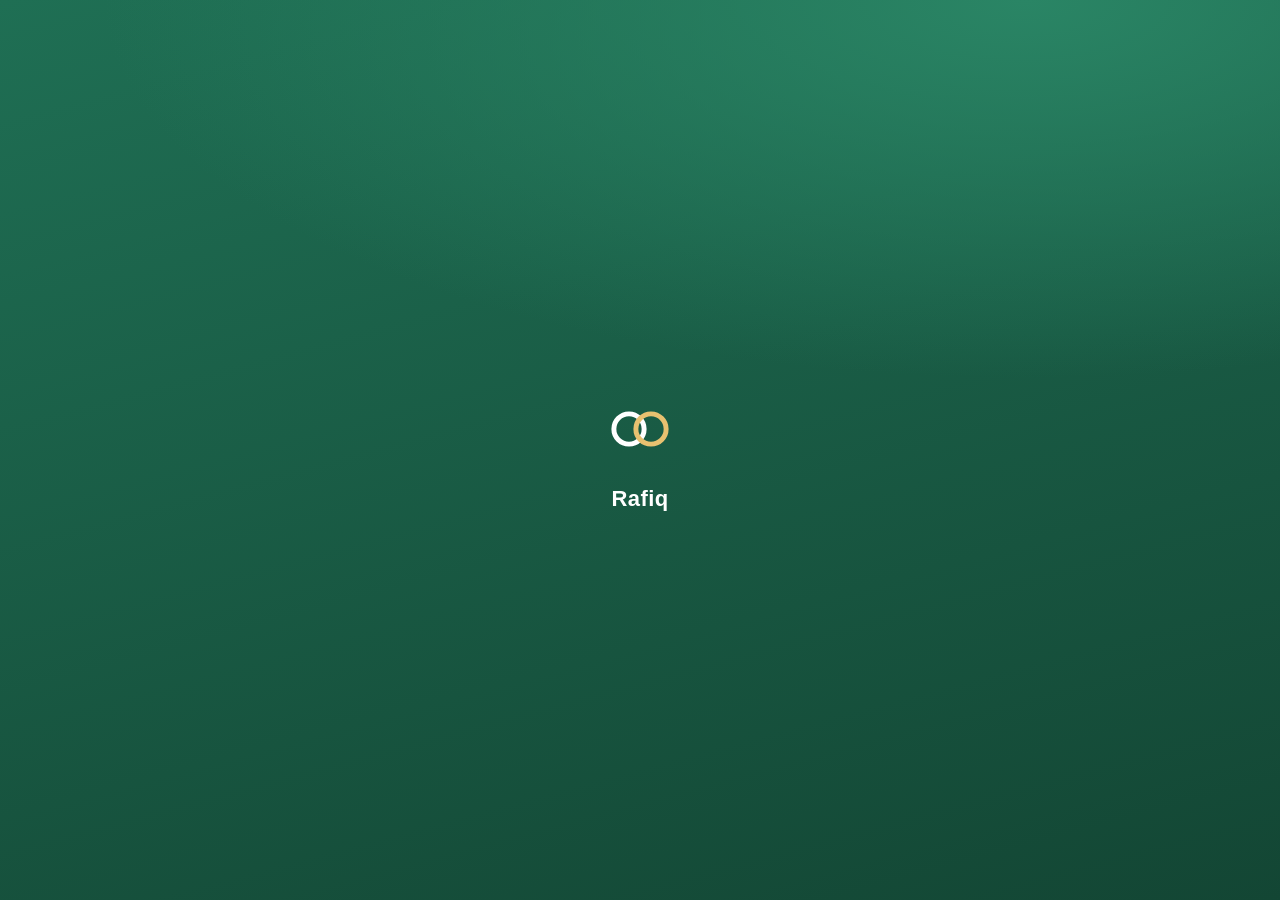
==== commit da0109ec: "Animation d'ouverture (anneaux du logo) et nouvelle page de connexion / inscription Fond vert avec m" ====
--- a/app/index.html
+++ b/app/index.html
@@ -1,5 +1,5 @@
 <!doctype html>
-<html lang="fr">
+<html lang="fr" class="splash">
 <head>
   <meta charset="utf-8">
   <meta name="viewport" content="width=device-width, initial-scale=1, viewport-fit=cover">
@@ -13,14 +13,20 @@
   <link rel="apple-touch-icon" href="icones/apple-180.png">
   <link rel="icon" href="icones/192.png">
   <link rel="manifest" href="manifest.webmanifest">
-  <link rel="stylesheet" href="style.css?v=7">
+  <link rel="stylesheet" href="style.css?v=8">
 </head>
 <body>
+  <div id="splash" aria-hidden="true">
+    <div class="splash-c">
+      <svg class="anneaux" viewBox="0 0 64 64"><circle class="a1" cx="24" cy="32" r="11"/><circle class="a2" cx="40" cy="32" r="11"/></svg>
+      <b>Rafiq</b>
+    </div>
+  </div>
   <div id="app"></div>
   <div id="toast" role="status" aria-live="polite"></div>
   <script src="config.js?v=1"></script>
   <script src="vendor/supabase.js"></script>
   <script src="vendor/adhan.js"></script>
-  <script src="app.js?v=7"></script>
+  <script src="app.js?v=8"></script>
 </body>
 </html>
--- a/app/style.css
+++ b/app/style.css
@@ -390,3 +390,100 @@
 details.ajout > summary.btn { width: 100%; }
 details.ajout[open] > summary.btn { margin-bottom: 4px; }
 .podium + p { margin-top: 12px !important; }
+
+/* ---------- Anneaux du logo (dessinés à l'ouverture) ---------- */
+:root { --hero-1: #2A8565; --hero-2: #1F6F54; --hero-3: #134634; --or-logo: #E8C170; }
+@media (prefers-color-scheme: dark) { :root { --hero-1: #1E6A50; --hero-2: #17533F; --hero-3: #0C2C21; } }
+.anneaux { width: 64px; height: 64px; overflow: visible; }
+.anneaux circle { fill: none; stroke-width: 3.6; stroke-linecap: round; stroke-dasharray: 70 0; }
+.anneaux .a1 { stroke: #fff; transform-origin: 24px 32px; transform: rotate(-90deg); animation: trace 1s cubic-bezier(.65,0,.35,1) .1s both; }
+.anneaux .a2 { stroke: var(--or-logo); transform-origin: 40px 32px; transform: rotate(90deg); animation: trace 1s cubic-bezier(.65,0,.35,1) .3s both; }
+@keyframes trace { from { stroke-dasharray: 0 70; } to { stroke-dasharray: 70 0; } }
+
+/* ---------- Écran d'ouverture ---------- */
+#splash {
+  position: fixed; inset: 0; z-index: 200; display: grid; place-items: center;
+  background: radial-gradient(120% 70% at 80% 0%, var(--hero-1), transparent 60%), linear-gradient(165deg, var(--hero-2), var(--hero-3));
+  transition: opacity .55s ease, visibility 0s .6s;
+}
+#splash .splash-c { display: grid; justify-items: center; gap: 10px; transition: transform .6s cubic-bezier(.3,0,.2,1); }
+#splash .anneaux { width: 88px; height: 88px; }
+#splash b { color: #fff; font-size: 22px; font-weight: 650; letter-spacing: .02em; animation: monte .6s cubic-bezier(.2,.8,.2,1) .7s both; }
+#splash.fin { opacity: 0; visibility: hidden; pointer-events: none; }
+#splash.fin .splash-c { transform: scale(1.12); }
+html.splash .auth, html.splash .auth * { animation-play-state: paused !important; }
+
+/* ---------- Connexion / inscription ---------- */
+.auth { min-height: 100dvh; display: flex; flex-direction: column; max-width: 560px; margin: 0 auto; }
+.auth-hero {
+  position: relative; overflow: hidden; color: #fff; min-height: 38dvh; display: flex; align-items: flex-end;
+  padding: calc(var(--haut) + 32px) 24px 48px;
+  background: radial-gradient(120% 80% at 85% 0%, var(--hero-1), transparent 60%), linear-gradient(165deg, var(--hero-2), var(--hero-3));
+}
+@media (min-width: 561px) { .auth-hero { border-radius: 0 0 28px 28px; } }
+.auth-hero .motifs { position: absolute; inset: -40px; width: calc(100% + 80px); height: calc(100% + 80px); color: rgba(255,255,255,.11); animation: derive 18s ease-in-out infinite alternate, fondu 1.2s ease both; }
+@keyframes derive { to { transform: translate(-22px, -16px); } }
+.auth-hero .vagues { position: absolute; inset: 0; width: 100%; height: 100%; fill: none; }
+.auth-hero .vagues path { stroke: rgba(255,255,255,.16); stroke-width: 1.3; vector-effect: non-scaling-stroke; stroke-dasharray: 900; animation: dessine 2.4s cubic-bezier(.4,0,.2,1) .2s both; }
+.auth-hero .vagues .v2 { stroke: color-mix(in srgb, var(--or-logo) 45%, transparent); animation-delay: .45s; }
+.auth-hero .vagues .v3 { stroke: rgba(255,255,255,.09); animation-delay: .7s; }
+@keyframes dessine { from { stroke-dashoffset: 900; } to { stroke-dashoffset: 0; } }
+.auth-marque { position: relative; animation: monte .7s cubic-bezier(.2,.8,.2,1) .15s both; }
+.auth-marque .anneaux { width: 52px; height: 52px; margin-left: -6px; }
+.auth-marque h1 { font-size: 30px; font-weight: 700; letter-spacing: -.03em; margin-top: 6px; }
+.auth-marque p { margin: 6px 0 0; font-size: var(--t-m); line-height: 1.5; color: rgba(255,255,255,.78); }
+
+.auth-feuille {
+  position: relative; flex: 1; margin-top: -24px; padding: 24px 20px calc(var(--bas) + 28px);
+  background: var(--carte); border-radius: 24px 24px 0 0; display: flex; flex-direction: column; gap: 12px;
+  box-shadow: 0 -8px 30px rgba(0,0,0,.08); animation: feuille .75s cubic-bezier(.2,.8,.2,1) .25s both;
+}
+@keyframes feuille { from { transform: translateY(40px); opacity: 0; } }
+@media (min-width: 561px) { .auth-feuille { margin: -24px 16px 32px; border-radius: 24px; flex: none; } }
+.auth-invite { font-size: var(--t-s); background: var(--vert-clair); color: var(--vert); padding: 10px 12px; border-radius: var(--r-m); line-height: 1.4; }
+.auth-titre { margin: 4px 0 2px; }
+.auth-titre h2 { font-size: 19px; font-weight: 650; letter-spacing: -.02em; }
+.auth-titre p { margin: 3px 0 0; color: var(--doux); font-size: var(--t-s); }
+
+.bascule { position: relative; display: grid; grid-template-columns: 1fr 1fr; padding: 3px; border-radius: 12px; background: var(--carte-2); }
+.bascule::before {
+  content: ""; position: absolute; top: 3px; bottom: 3px; left: 3px; width: calc(50% - 3px); border-radius: 9px;
+  background: var(--carte); box-shadow: 0 1px 3px rgba(0,0,0,.08), 0 0 0 1px rgba(0,0,0,.03); transition: transform .35s cubic-bezier(.3,.7,.2,1);
+}
+.bascule[data-mode=inscription]::before { transform: translateX(100%); }
+.bascule button { position: relative; border: 0; background: none; padding: 8px 4px; font-size: var(--t-s); font-weight: 500; color: var(--doux); cursor: pointer; transition: color .25s; }
+.bascule button[aria-selected=true] { color: var(--encre); font-weight: 600; }
+
+.flottant { position: relative; display: block; }
+.flottant input {
+  height: 54px; min-height: 54px; padding: 21px 44px 6px 44px; border-radius: 14px; border: 1px solid transparent;
+  background: var(--fond); transition: border-color .2s, background .2s, box-shadow .2s;
+}
+.flottant input:focus { background: var(--carte); border-color: var(--vert); box-shadow: 0 0 0 4px color-mix(in srgb, var(--vert) 14%, transparent); }
+.flottant > span {
+  position: absolute; left: 44px; top: 50%; transform: translateY(-50%); pointer-events: none; color: var(--doux);
+  font-size: var(--t-m); transition: top .2s cubic-bezier(.3,.7,.2,1), font-size .2s, color .2s;
+}
+.flottant input:focus + span, .flottant input:not(:placeholder-shown) + span { top: 16px; font-size: 10.5px; font-weight: 600; letter-spacing: .03em; }
+.flottant input:focus + span { color: var(--vert); }
+.flottant .ic { position: absolute; left: 14px; top: 50%; transform: translateY(-50%); width: 19px; height: 19px; fill: none; stroke: var(--doux); stroke-width: 1.7; stroke-linecap: round; stroke-linejoin: round; transition: stroke .2s; pointer-events: none; }
+.flottant:focus-within .ic { stroke: var(--vert); }
+.flottant input:-webkit-autofill { -webkit-box-shadow: 0 0 0 40px var(--fond) inset; -webkit-text-fill-color: var(--encre); }
+.flottant .oeil { position: absolute; right: 6px; top: 50%; transform: translateY(-50%); width: 40px; height: 40px; border: 0; background: none; border-radius: 10px; display: grid; place-items: center; cursor: pointer; color: var(--doux); }
+.flottant .oeil svg { width: 19px; height: 19px; fill: none; stroke: currentColor; stroke-width: 1.7; stroke-linecap: round; stroke-linejoin: round; }
+.repli { display: grid; grid-template-rows: 0fr; opacity: 0; margin-top: -12px; transition: grid-template-rows .35s cubic-bezier(.3,.7,.2,1), opacity .25s, margin-top .35s; }
+.repli > div { overflow: hidden; }
+.repli.ouvert { grid-template-rows: 1fr; opacity: 1; margin-top: 0; }
+.aide { margin: -2px 2px 0; font-size: 11.5px; color: var(--doux); line-height: 1.4; }
+.aide:empty, .auth .erreur:empty { display: none; }
+.auth .erreur { margin: 0 2px; }
+.auth-btn { height: 52px; min-height: 52px; border-radius: 14px; margin-top: 6px; font-size: 15px; background: linear-gradient(180deg, color-mix(in srgb, var(--vert) 88%, #fff), var(--vert)); box-shadow: 0 6px 18px color-mix(in srgb, var(--vert) 30%, transparent); }
+.auth-btn svg { width: 18px; height: 18px; transition: transform .2s; }
+.auth-btn:hover svg { transform: translateX(3px); }
+.auth-btn.charge span, .auth-btn.charge svg { opacity: 0; }
+.auth-btn.charge { position: relative; }
+.auth-btn.charge::after { content: ""; position: absolute; width: 20px; height: 20px; border-radius: 50%; border: 2.2px solid rgba(255,255,255,.35); border-top-color: #fff; animation: tourne .7s linear infinite; }
+@keyframes tourne { to { transform: rotate(360deg); } }
+.secoue { animation: secoue .4s cubic-bezier(.36,.07,.19,.97) both; }
+@keyframes secoue { 20%, 60% { transform: translateX(-6px); } 40%, 80% { transform: translateX(6px); } }
+.champs { display: flex; flex-direction: column; gap: 12px; }
